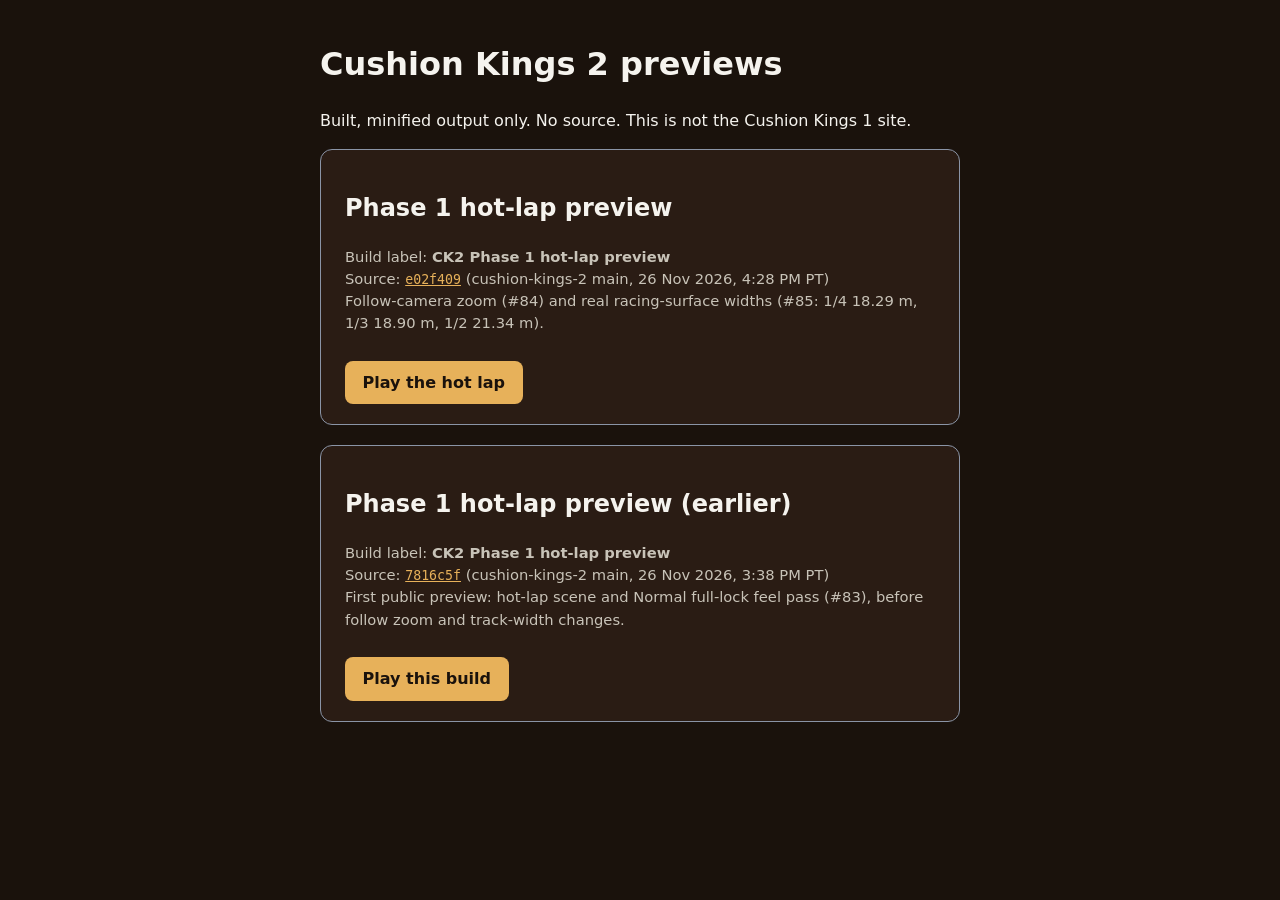
==== index.html @ 54c6c788 "Publish CK2 Phase 1 hot-lap preview from cushion-kings-2@e02f409. Adds p/p1-hotlap-e02f409/ (follow " ====
<!doctype html>
<html lang="en">
  <head>
    <meta charset="UTF-8" />
    <meta name="viewport" content="width=device-width, initial-scale=1" />
    <title>Cushion Kings 2 preview builds</title>
    <style>
      html, body { margin: 0; background: #1a120c; color: #f5f3ee; font: 16px/1.5 ui-sans-serif, system-ui, sans-serif; }
      main { max-width: 40rem; margin: 2.5rem auto; padding: 0 1.25rem; }
      a { color: #e7b15a; }
      .card { background: #2a1c14; border: 1px solid #8a94a6; border-radius: 12px; padding: 1.25rem 1.5rem; margin-bottom: 1.25rem; }
      .play { display: inline-block; margin-top: 0.75rem; padding: 0.6rem 1.1rem; background: #e7b15a; color: #1a120c; font-weight: 700; text-decoration: none; border-radius: 8px; }
      code { font-size: 0.9em; }
      .meta { color: #c8c3b8; font-size: 0.92rem; }
    </style>
  </head>
  <body>
    <main>
      <h1>Cushion Kings 2 previews</h1>
      <p>Built, minified output only. No source. This is not the Cushion Kings 1 site.</p>
      <div class="card">
        <h2>Phase 1 hot-lap preview</h2>
        <p class="meta">
          Build label: <strong>CK2 Phase 1 hot-lap preview</strong><br />
          Source: <a href="https://github.com/mattalansmith3-blip/cushion-kings-2/commit/e02f4095c06a96f873476b84678816f98e629601"><code>e02f409</code></a>
          (cushion-kings-2 main, 26 Nov 2026, 4:28 PM PT)<br />
          Follow-camera zoom (#84) and real racing-surface widths (#85: 1/4 18.29 m, 1/3 18.90 m, 1/2 21.34 m).
        </p>
        <a class="play" href="p/p1-hotlap-e02f409/">Play the hot lap</a>
      </div>
      <div class="card">
        <h2>Phase 1 hot-lap preview (earlier)</h2>
        <p class="meta">
          Build label: <strong>CK2 Phase 1 hot-lap preview</strong><br />
          Source: <a href="https://github.com/mattalansmith3-blip/cushion-kings-2/commit/7816c5f55681a9a3921d695f5456d43668de1413"><code>7816c5f</code></a>
          (cushion-kings-2 main, 26 Nov 2026, 3:38 PM PT)<br />
          First public preview: hot-lap scene and Normal full-lock feel pass (#83), before follow zoom and track-width changes.
        </p>
        <a class="play" href="p/p1-hotlap-7816c5f/">Play this build</a>
      </div>
    </main>
  </body>
</html>
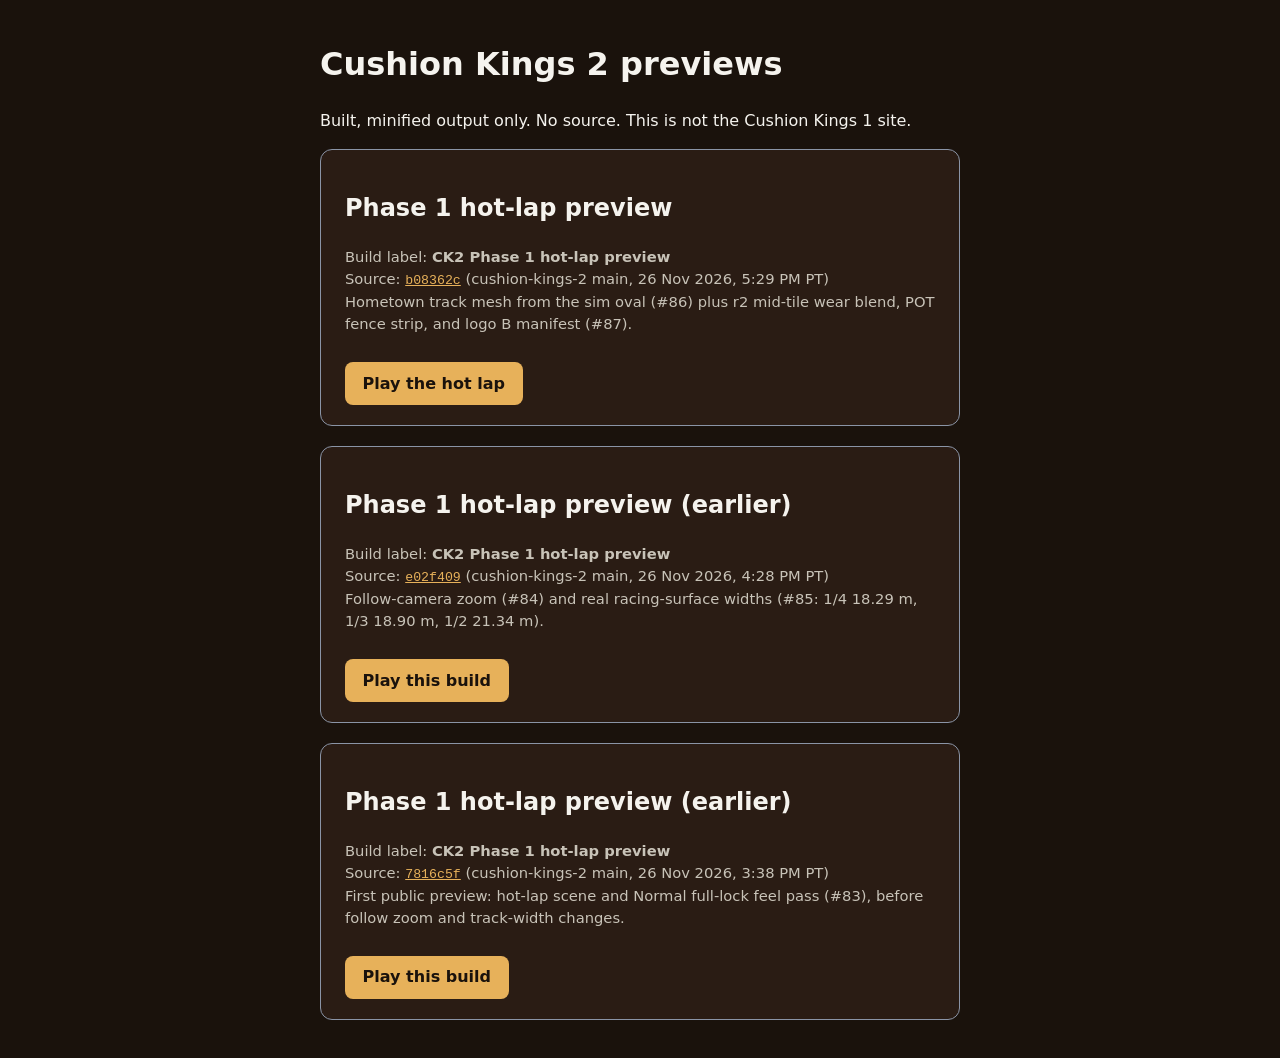
==== commit 0b476992: "Publish CK2 Phase 1 hot-lap preview from cushion-kings-2@b08362c. Includes Hometown track mesh (#86)" ====
--- a/index.html
+++ b/index.html
@@ -22,11 +22,21 @@
         <h2>Phase 1 hot-lap preview</h2>
         <p class="meta">
           Build label: <strong>CK2 Phase 1 hot-lap preview</strong><br />
+          Source: <a href="https://github.com/mattalansmith3-blip/cushion-kings-2/commit/b08362c65c8a18a13f61f91b38b6ec4a967fd381"><code>b08362c</code></a>
+          (cushion-kings-2 main, 26 Nov 2026, 5:29 PM PT)<br />
+          Hometown track mesh from the sim oval (#86) plus r2 mid-tile wear blend, POT fence strip, and logo B manifest (#87).
+        </p>
+        <a class="play" href="p/p1-hotlap-b08362c/">Play the hot lap</a>
+      </div>
+      <div class="card">
+        <h2>Phase 1 hot-lap preview (earlier)</h2>
+        <p class="meta">
+          Build label: <strong>CK2 Phase 1 hot-lap preview</strong><br />
           Source: <a href="https://github.com/mattalansmith3-blip/cushion-kings-2/commit/e02f4095c06a96f873476b84678816f98e629601"><code>e02f409</code></a>
           (cushion-kings-2 main, 26 Nov 2026, 4:28 PM PT)<br />
           Follow-camera zoom (#84) and real racing-surface widths (#85: 1/4 18.29 m, 1/3 18.90 m, 1/2 21.34 m).
         </p>
-        <a class="play" href="p/p1-hotlap-e02f409/">Play the hot lap</a>
+        <a class="play" href="p/p1-hotlap-e02f409/">Play this build</a>
       </div>
       <div class="card">
         <h2>Phase 1 hot-lap preview (earlier)</h2>
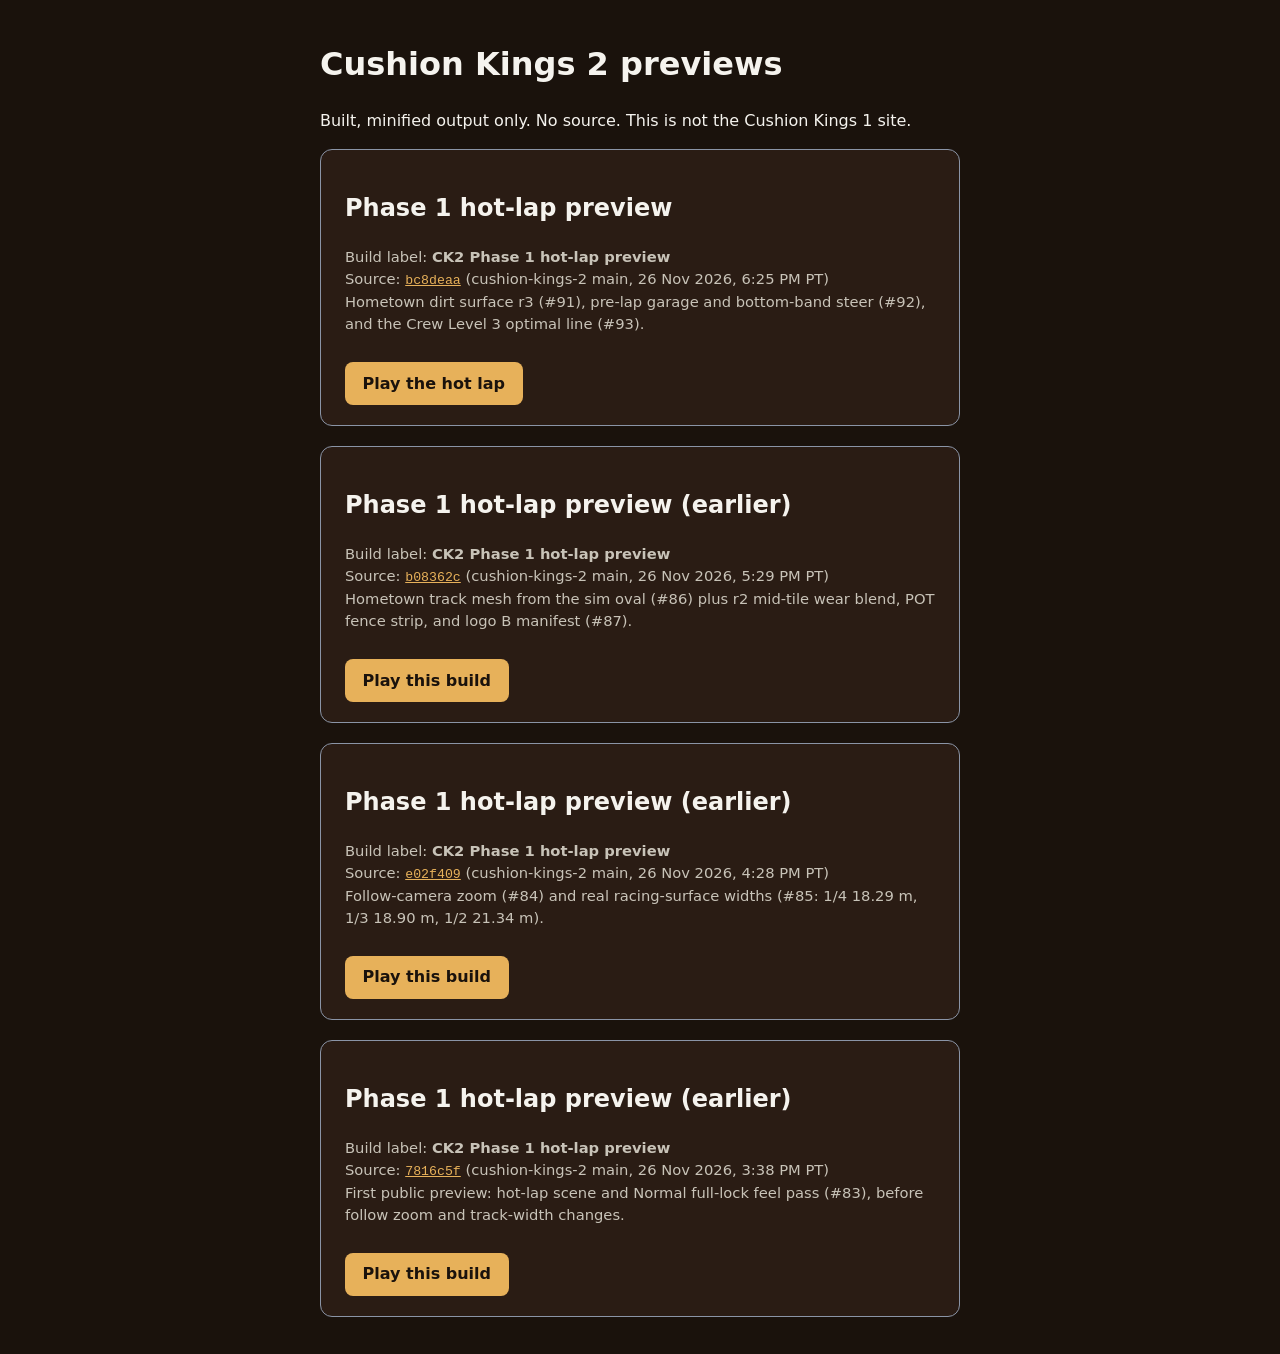
==== commit 5a817d47: "Publish CK2 Phase 1 hot-lap preview from cushion-kings-2@bc8deaa. Includes Hometown dirt surface r3 " ====
--- a/index.html
+++ b/index.html
@@ -22,11 +22,21 @@
         <h2>Phase 1 hot-lap preview</h2>
         <p class="meta">
           Build label: <strong>CK2 Phase 1 hot-lap preview</strong><br />
+          Source: <a href="https://github.com/mattalansmith3-blip/cushion-kings-2/commit/bc8deaa925ad70481d236984759fc9d6b75e43c6"><code>bc8deaa</code></a>
+          (cushion-kings-2 main, 26 Nov 2026, 6:25 PM PT)<br />
+          Hometown dirt surface r3 (#91), pre-lap garage and bottom-band steer (#92), and the Crew Level 3 optimal line (#93).
+        </p>
+        <a class="play" href="p/p1-hotlap-bc8deaa/">Play the hot lap</a>
+      </div>
+      <div class="card">
+        <h2>Phase 1 hot-lap preview (earlier)</h2>
+        <p class="meta">
+          Build label: <strong>CK2 Phase 1 hot-lap preview</strong><br />
           Source: <a href="https://github.com/mattalansmith3-blip/cushion-kings-2/commit/b08362c65c8a18a13f61f91b38b6ec4a967fd381"><code>b08362c</code></a>
           (cushion-kings-2 main, 26 Nov 2026, 5:29 PM PT)<br />
           Hometown track mesh from the sim oval (#86) plus r2 mid-tile wear blend, POT fence strip, and logo B manifest (#87).
         </p>
-        <a class="play" href="p/p1-hotlap-b08362c/">Play the hot lap</a>
+        <a class="play" href="p/p1-hotlap-b08362c/">Play this build</a>
       </div>
       <div class="card">
         <h2>Phase 1 hot-lap preview (earlier)</h2>
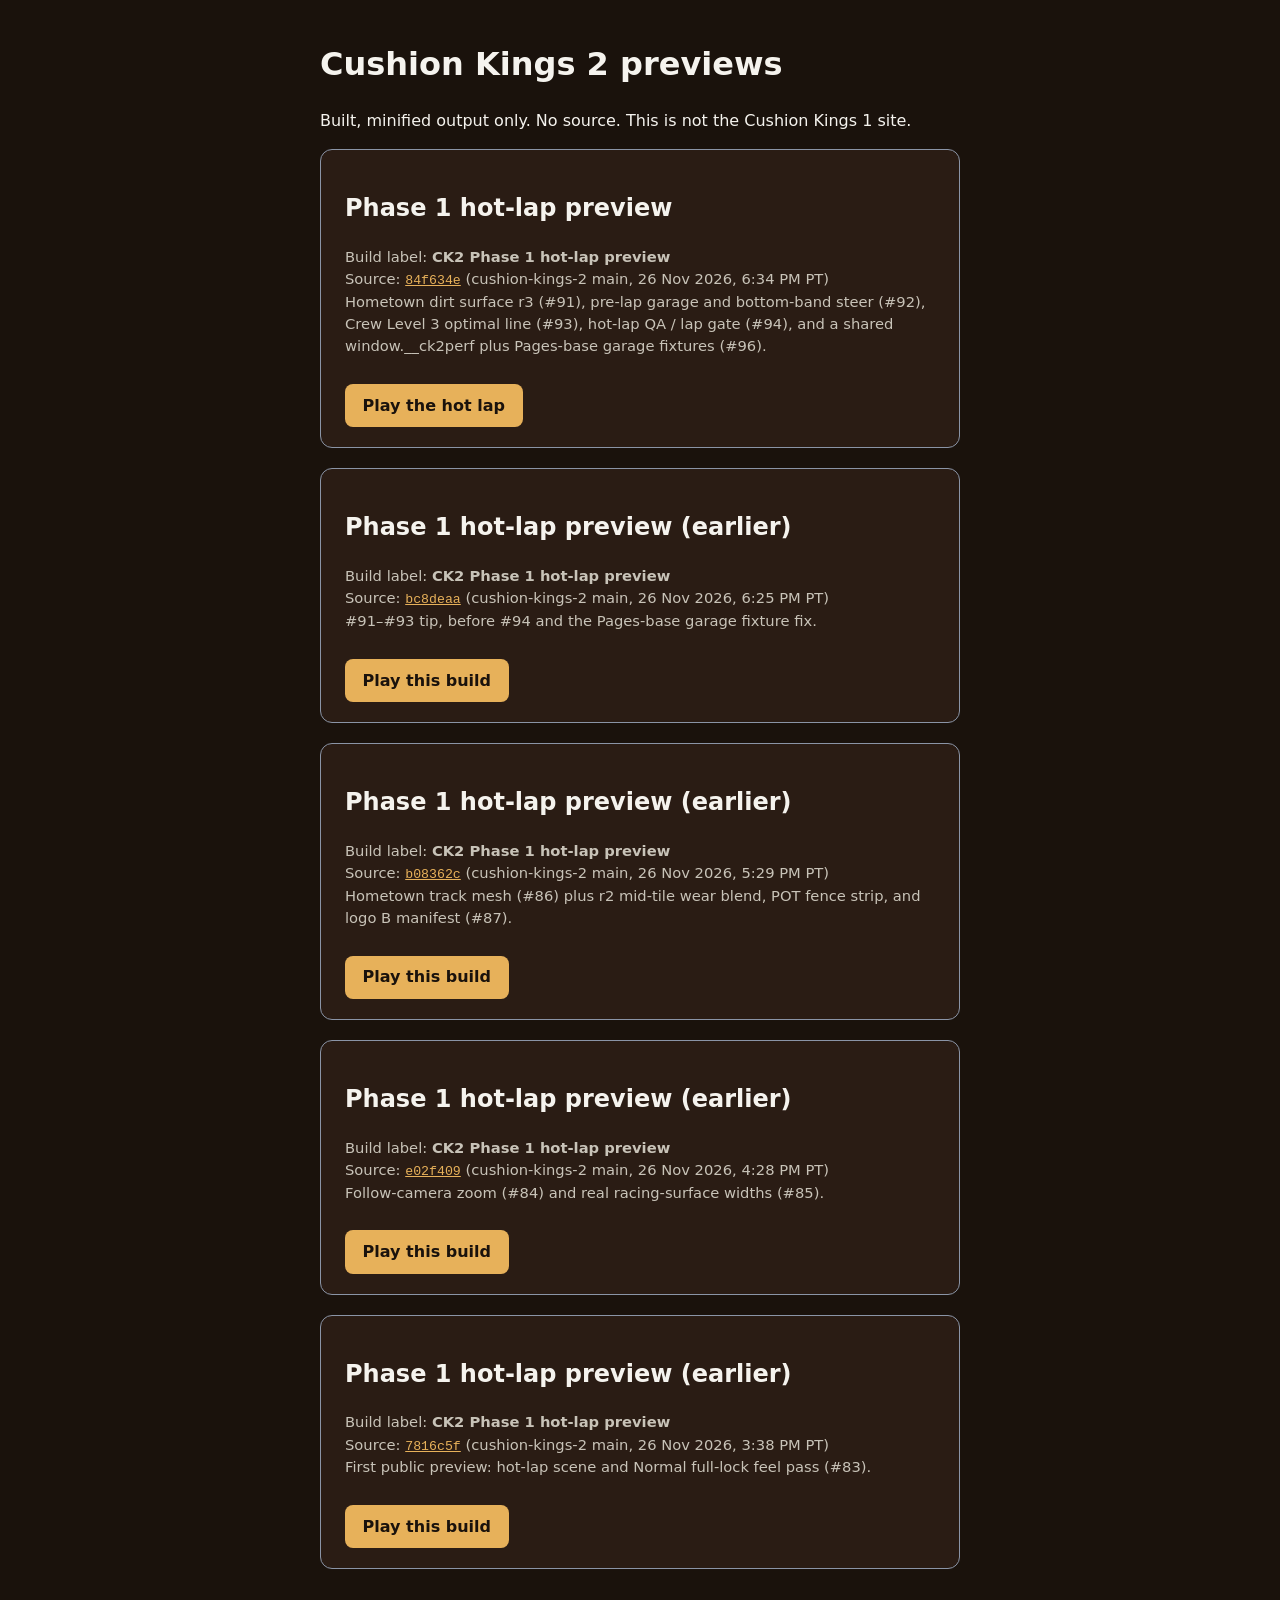
==== commit 0caa47e1: "Publish CK2 Phase 1 hot-lap preview from cushion-kings-2@84f634e. Includes #91–#94 plus the shared w" ====
--- a/index.html
+++ b/index.html
@@ -22,11 +22,21 @@
         <h2>Phase 1 hot-lap preview</h2>
         <p class="meta">
           Build label: <strong>CK2 Phase 1 hot-lap preview</strong><br />
+          Source: <a href="https://github.com/mattalansmith3-blip/cushion-kings-2/commit/84f634ee78943b0fef6dc0ec4ab4d646e3c7b672"><code>84f634e</code></a>
+          (cushion-kings-2 main, 26 Nov 2026, 6:34 PM PT)<br />
+          Hometown dirt surface r3 (#91), pre-lap garage and bottom-band steer (#92), Crew Level 3 optimal line (#93), hot-lap QA / lap gate (#94), and a shared window.__ck2perf plus Pages-base garage fixtures (#96).
+        </p>
+        <a class="play" href="p/p1-hotlap-84f634e/">Play the hot lap</a>
+      </div>
+      <div class="card">
+        <h2>Phase 1 hot-lap preview (earlier)</h2>
+        <p class="meta">
+          Build label: <strong>CK2 Phase 1 hot-lap preview</strong><br />
           Source: <a href="https://github.com/mattalansmith3-blip/cushion-kings-2/commit/bc8deaa925ad70481d236984759fc9d6b75e43c6"><code>bc8deaa</code></a>
           (cushion-kings-2 main, 26 Nov 2026, 6:25 PM PT)<br />
-          Hometown dirt surface r3 (#91), pre-lap garage and bottom-band steer (#92), and the Crew Level 3 optimal line (#93).
+          #91–#93 tip, before #94 and the Pages-base garage fixture fix.
         </p>
-        <a class="play" href="p/p1-hotlap-bc8deaa/">Play the hot lap</a>
+        <a class="play" href="p/p1-hotlap-bc8deaa/">Play this build</a>
       </div>
       <div class="card">
         <h2>Phase 1 hot-lap preview (earlier)</h2>
@@ -34,7 +44,7 @@
           Build label: <strong>CK2 Phase 1 hot-lap preview</strong><br />
           Source: <a href="https://github.com/mattalansmith3-blip/cushion-kings-2/commit/b08362c65c8a18a13f61f91b38b6ec4a967fd381"><code>b08362c</code></a>
           (cushion-kings-2 main, 26 Nov 2026, 5:29 PM PT)<br />
-          Hometown track mesh from the sim oval (#86) plus r2 mid-tile wear blend, POT fence strip, and logo B manifest (#87).
+          Hometown track mesh (#86) plus r2 mid-tile wear blend, POT fence strip, and logo B manifest (#87).
         </p>
         <a class="play" href="p/p1-hotlap-b08362c/">Play this build</a>
       </div>
@@ -44,7 +54,7 @@
           Build label: <strong>CK2 Phase 1 hot-lap preview</strong><br />
           Source: <a href="https://github.com/mattalansmith3-blip/cushion-kings-2/commit/e02f4095c06a96f873476b84678816f98e629601"><code>e02f409</code></a>
           (cushion-kings-2 main, 26 Nov 2026, 4:28 PM PT)<br />
-          Follow-camera zoom (#84) and real racing-surface widths (#85: 1/4 18.29 m, 1/3 18.90 m, 1/2 21.34 m).
+          Follow-camera zoom (#84) and real racing-surface widths (#85).
         </p>
         <a class="play" href="p/p1-hotlap-e02f409/">Play this build</a>
       </div>
@@ -54,7 +64,7 @@
           Build label: <strong>CK2 Phase 1 hot-lap preview</strong><br />
           Source: <a href="https://github.com/mattalansmith3-blip/cushion-kings-2/commit/7816c5f55681a9a3921d695f5456d43668de1413"><code>7816c5f</code></a>
           (cushion-kings-2 main, 26 Nov 2026, 3:38 PM PT)<br />
-          First public preview: hot-lap scene and Normal full-lock feel pass (#83), before follow zoom and track-width changes.
+          First public preview: hot-lap scene and Normal full-lock feel pass (#83).
         </p>
         <a class="play" href="p/p1-hotlap-7816c5f/">Play this build</a>
       </div>
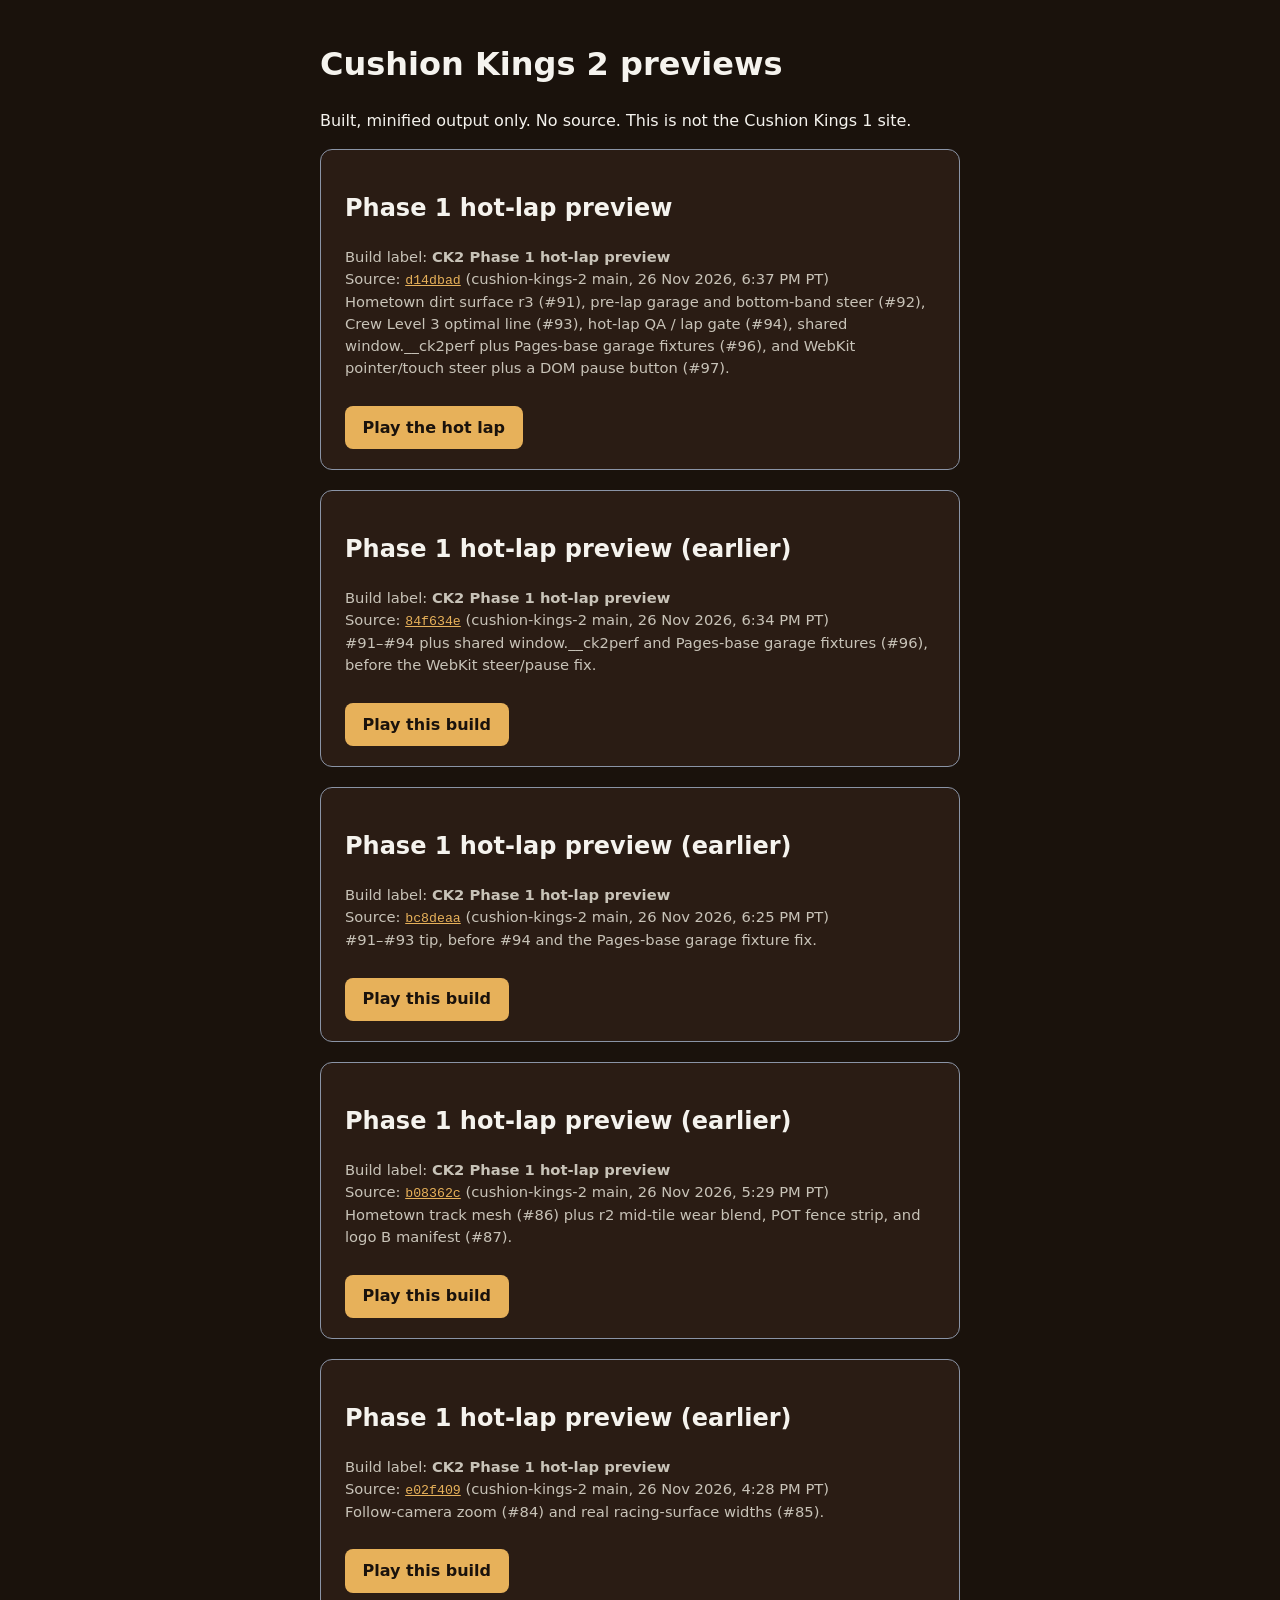
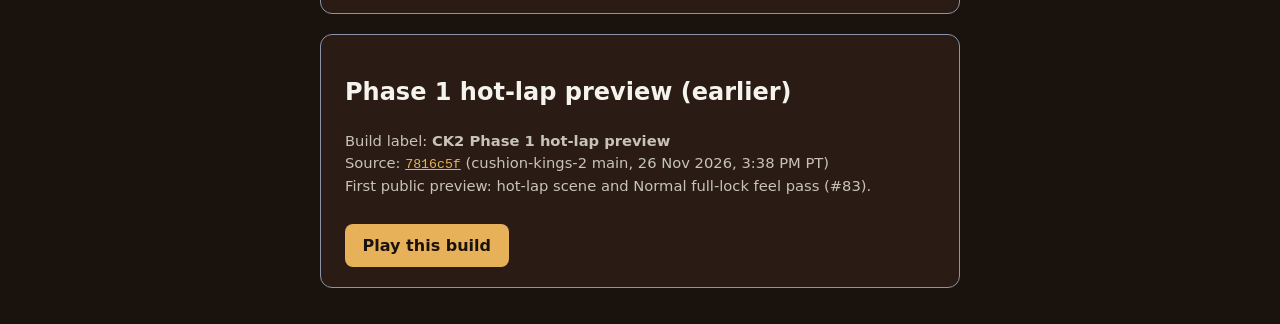
==== commit 0d1e5633: "Publish CK2 Phase 1 hot-lap preview from cushion-kings-2@d14dbad." ====
--- a/index.html
+++ b/index.html
@@ -22,11 +22,21 @@
         <h2>Phase 1 hot-lap preview</h2>
         <p class="meta">
           Build label: <strong>CK2 Phase 1 hot-lap preview</strong><br />
+          Source: <a href="https://github.com/mattalansmith3-blip/cushion-kings-2/commit/d14dbadcb716d99ba4c816b3a9e61ee2d3fda214"><code>d14dbad</code></a>
+          (cushion-kings-2 main, 26 Nov 2026, 6:37 PM PT)<br />
+          Hometown dirt surface r3 (#91), pre-lap garage and bottom-band steer (#92), Crew Level 3 optimal line (#93), hot-lap QA / lap gate (#94), shared window.__ck2perf plus Pages-base garage fixtures (#96), and WebKit pointer/touch steer plus a DOM pause button (#97).
+        </p>
+        <a class="play" href="p/p1-hotlap-d14dbad/">Play the hot lap</a>
+      </div>
+      <div class="card">
+        <h2>Phase 1 hot-lap preview (earlier)</h2>
+        <p class="meta">
+          Build label: <strong>CK2 Phase 1 hot-lap preview</strong><br />
           Source: <a href="https://github.com/mattalansmith3-blip/cushion-kings-2/commit/84f634ee78943b0fef6dc0ec4ab4d646e3c7b672"><code>84f634e</code></a>
           (cushion-kings-2 main, 26 Nov 2026, 6:34 PM PT)<br />
-          Hometown dirt surface r3 (#91), pre-lap garage and bottom-band steer (#92), Crew Level 3 optimal line (#93), hot-lap QA / lap gate (#94), and a shared window.__ck2perf plus Pages-base garage fixtures (#96).
+          #91–#94 plus shared window.__ck2perf and Pages-base garage fixtures (#96), before the WebKit steer/pause fix.
         </p>
-        <a class="play" href="p/p1-hotlap-84f634e/">Play the hot lap</a>
+        <a class="play" href="p/p1-hotlap-84f634e/">Play this build</a>
       </div>
       <div class="card">
         <h2>Phase 1 hot-lap preview (earlier)</h2>
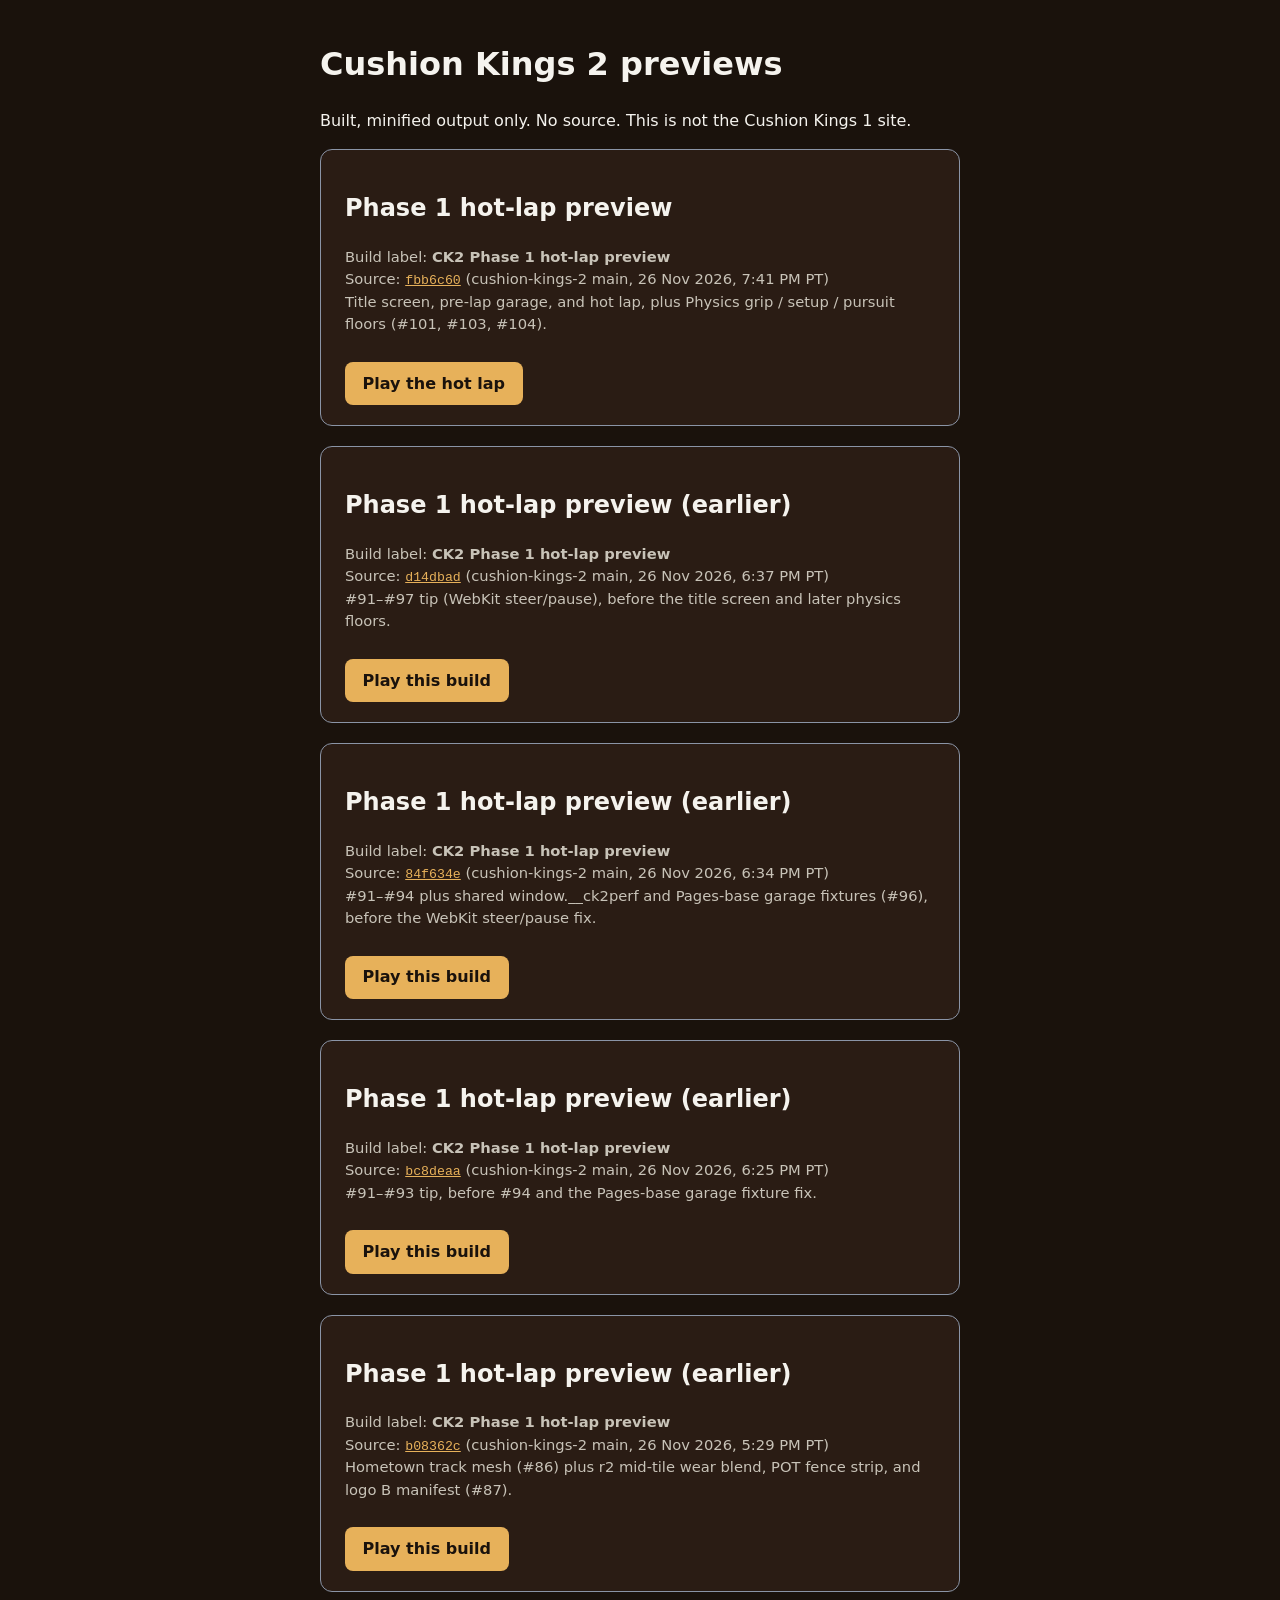
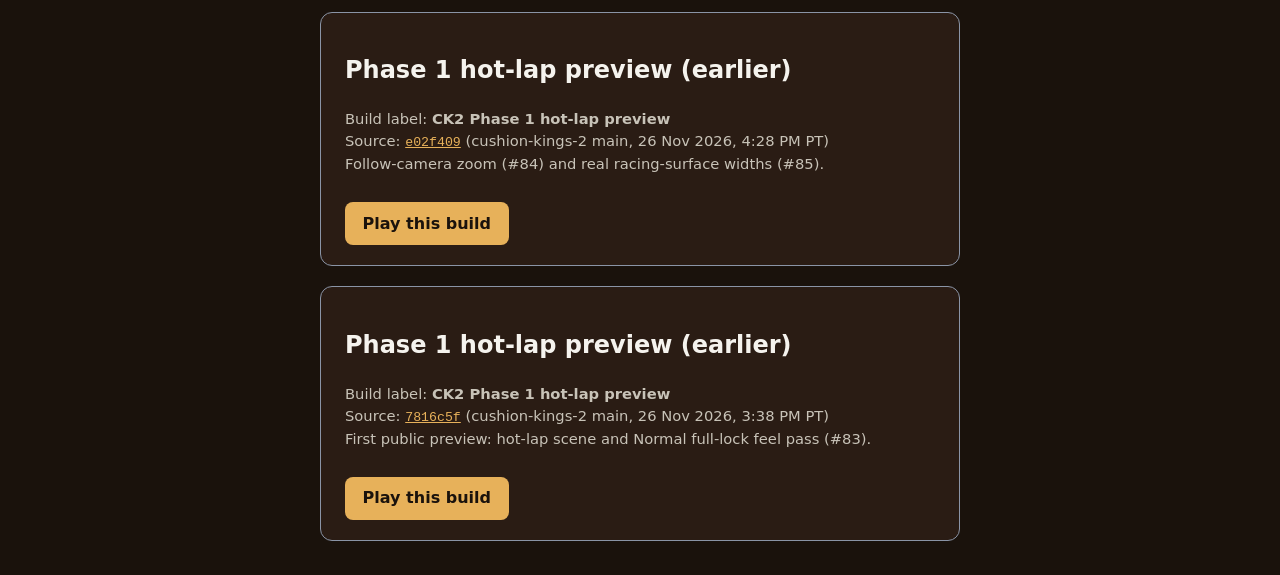
==== commit bdc6ab43: "Publish CK2 Phase 1 hot-lap preview from cushion-kings-2@fbb6c60." ====
--- a/index.html
+++ b/index.html
@@ -22,11 +22,21 @@
         <h2>Phase 1 hot-lap preview</h2>
         <p class="meta">
           Build label: <strong>CK2 Phase 1 hot-lap preview</strong><br />
+          Source: <a href="https://github.com/mattalansmith3-blip/cushion-kings-2/commit/fbb6c6053c0123779695f4e8ce8b89b3b74c57c2"><code>fbb6c60</code></a>
+          (cushion-kings-2 main, 26 Nov 2026, 7:41 PM PT)<br />
+          Title screen, pre-lap garage, and hot lap, plus Physics grip / setup / pursuit floors (#101, #103, #104).
+        </p>
+        <a class="play" href="p/p1-hotlap-fbb6c60/">Play the hot lap</a>
+      </div>
+      <div class="card">
+        <h2>Phase 1 hot-lap preview (earlier)</h2>
+        <p class="meta">
+          Build label: <strong>CK2 Phase 1 hot-lap preview</strong><br />
           Source: <a href="https://github.com/mattalansmith3-blip/cushion-kings-2/commit/d14dbadcb716d99ba4c816b3a9e61ee2d3fda214"><code>d14dbad</code></a>
           (cushion-kings-2 main, 26 Nov 2026, 6:37 PM PT)<br />
-          Hometown dirt surface r3 (#91), pre-lap garage and bottom-band steer (#92), Crew Level 3 optimal line (#93), hot-lap QA / lap gate (#94), shared window.__ck2perf plus Pages-base garage fixtures (#96), and WebKit pointer/touch steer plus a DOM pause button (#97).
+          #91–#97 tip (WebKit steer/pause), before the title screen and later physics floors.
         </p>
-        <a class="play" href="p/p1-hotlap-d14dbad/">Play the hot lap</a>
+        <a class="play" href="p/p1-hotlap-d14dbad/">Play this build</a>
       </div>
       <div class="card">
         <h2>Phase 1 hot-lap preview (earlier)</h2>
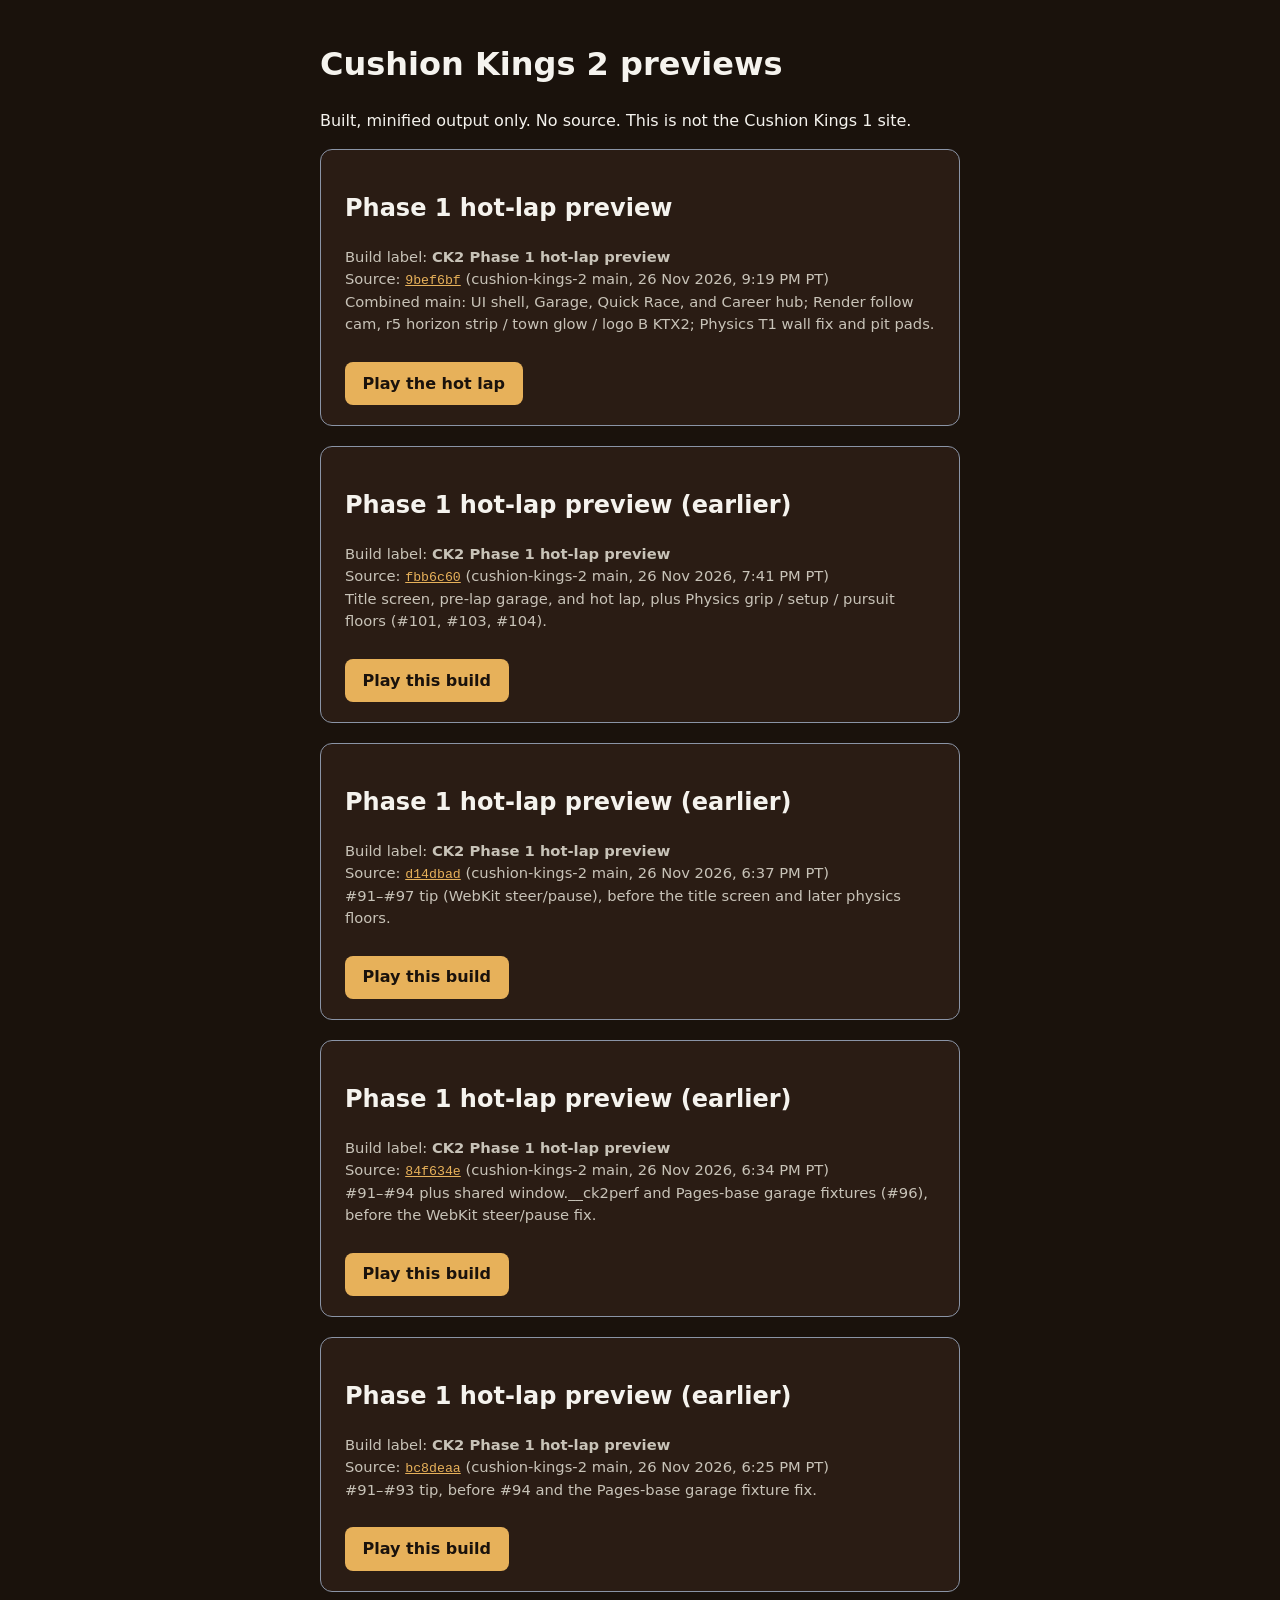
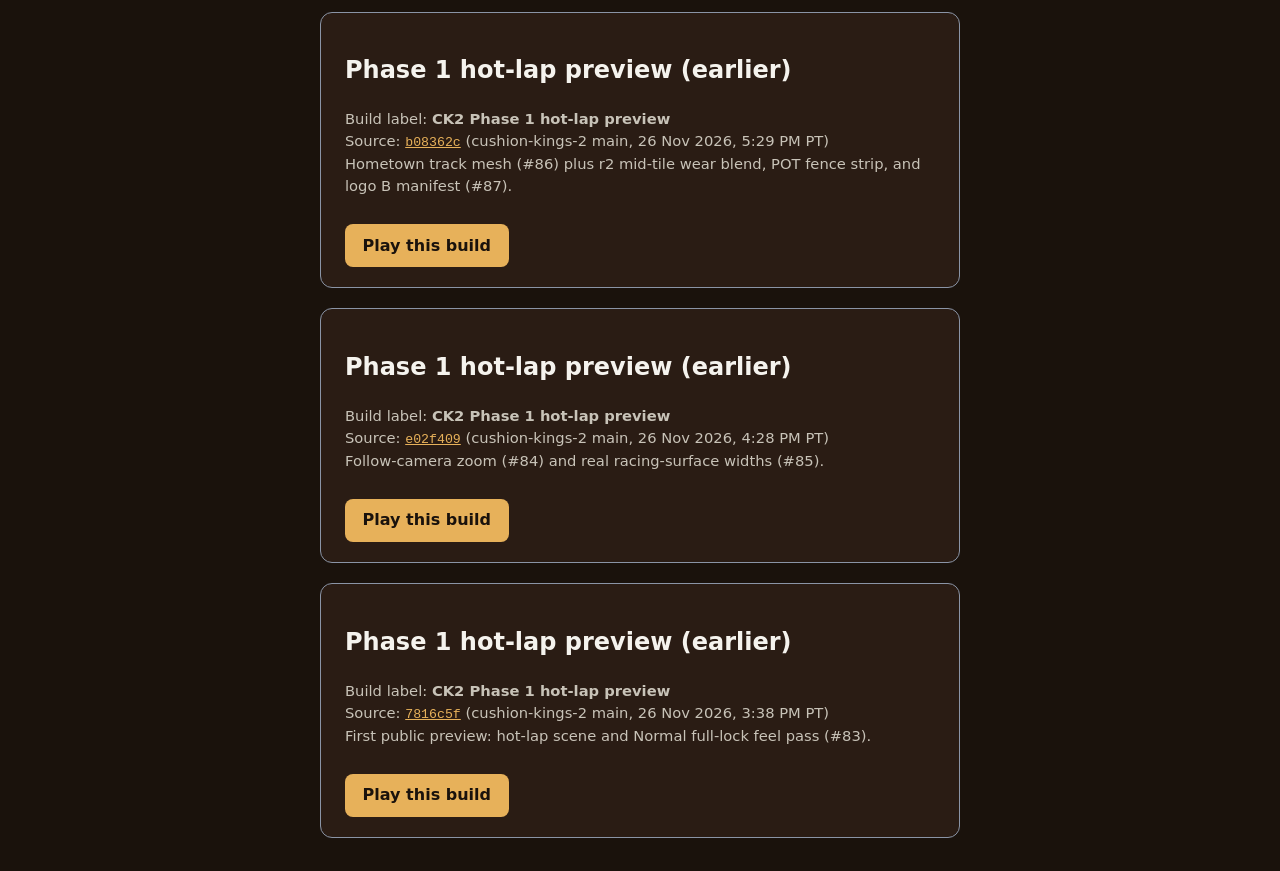
==== commit 6b880ac4: "Publish CK2 Phase 1 hot-lap preview from cushion-kings-2@9bef6bf." ====
--- a/index.html
+++ b/index.html
@@ -22,11 +22,21 @@
         <h2>Phase 1 hot-lap preview</h2>
         <p class="meta">
           Build label: <strong>CK2 Phase 1 hot-lap preview</strong><br />
+          Source: <a href="https://github.com/mattalansmith3-blip/cushion-kings-2/commit/9bef6bf5163d62c0f485779916ec508bcab4ebbc"><code>9bef6bf</code></a>
+          (cushion-kings-2 main, 26 Nov 2026, 9:19 PM PT)<br />
+          Combined main: UI shell, Garage, Quick Race, and Career hub; Render follow cam, r5 horizon strip / town glow / logo B KTX2; Physics T1 wall fix and pit pads.
+        </p>
+        <a class="play" href="p/p1-hotlap-9bef6bf/">Play the hot lap</a>
+      </div>
+      <div class="card">
+        <h2>Phase 1 hot-lap preview (earlier)</h2>
+        <p class="meta">
+          Build label: <strong>CK2 Phase 1 hot-lap preview</strong><br />
           Source: <a href="https://github.com/mattalansmith3-blip/cushion-kings-2/commit/fbb6c6053c0123779695f4e8ce8b89b3b74c57c2"><code>fbb6c60</code></a>
           (cushion-kings-2 main, 26 Nov 2026, 7:41 PM PT)<br />
           Title screen, pre-lap garage, and hot lap, plus Physics grip / setup / pursuit floors (#101, #103, #104).
         </p>
-        <a class="play" href="p/p1-hotlap-fbb6c60/">Play the hot lap</a>
+        <a class="play" href="p/p1-hotlap-fbb6c60/">Play this build</a>
       </div>
       <div class="card">
         <h2>Phase 1 hot-lap preview (earlier)</h2>
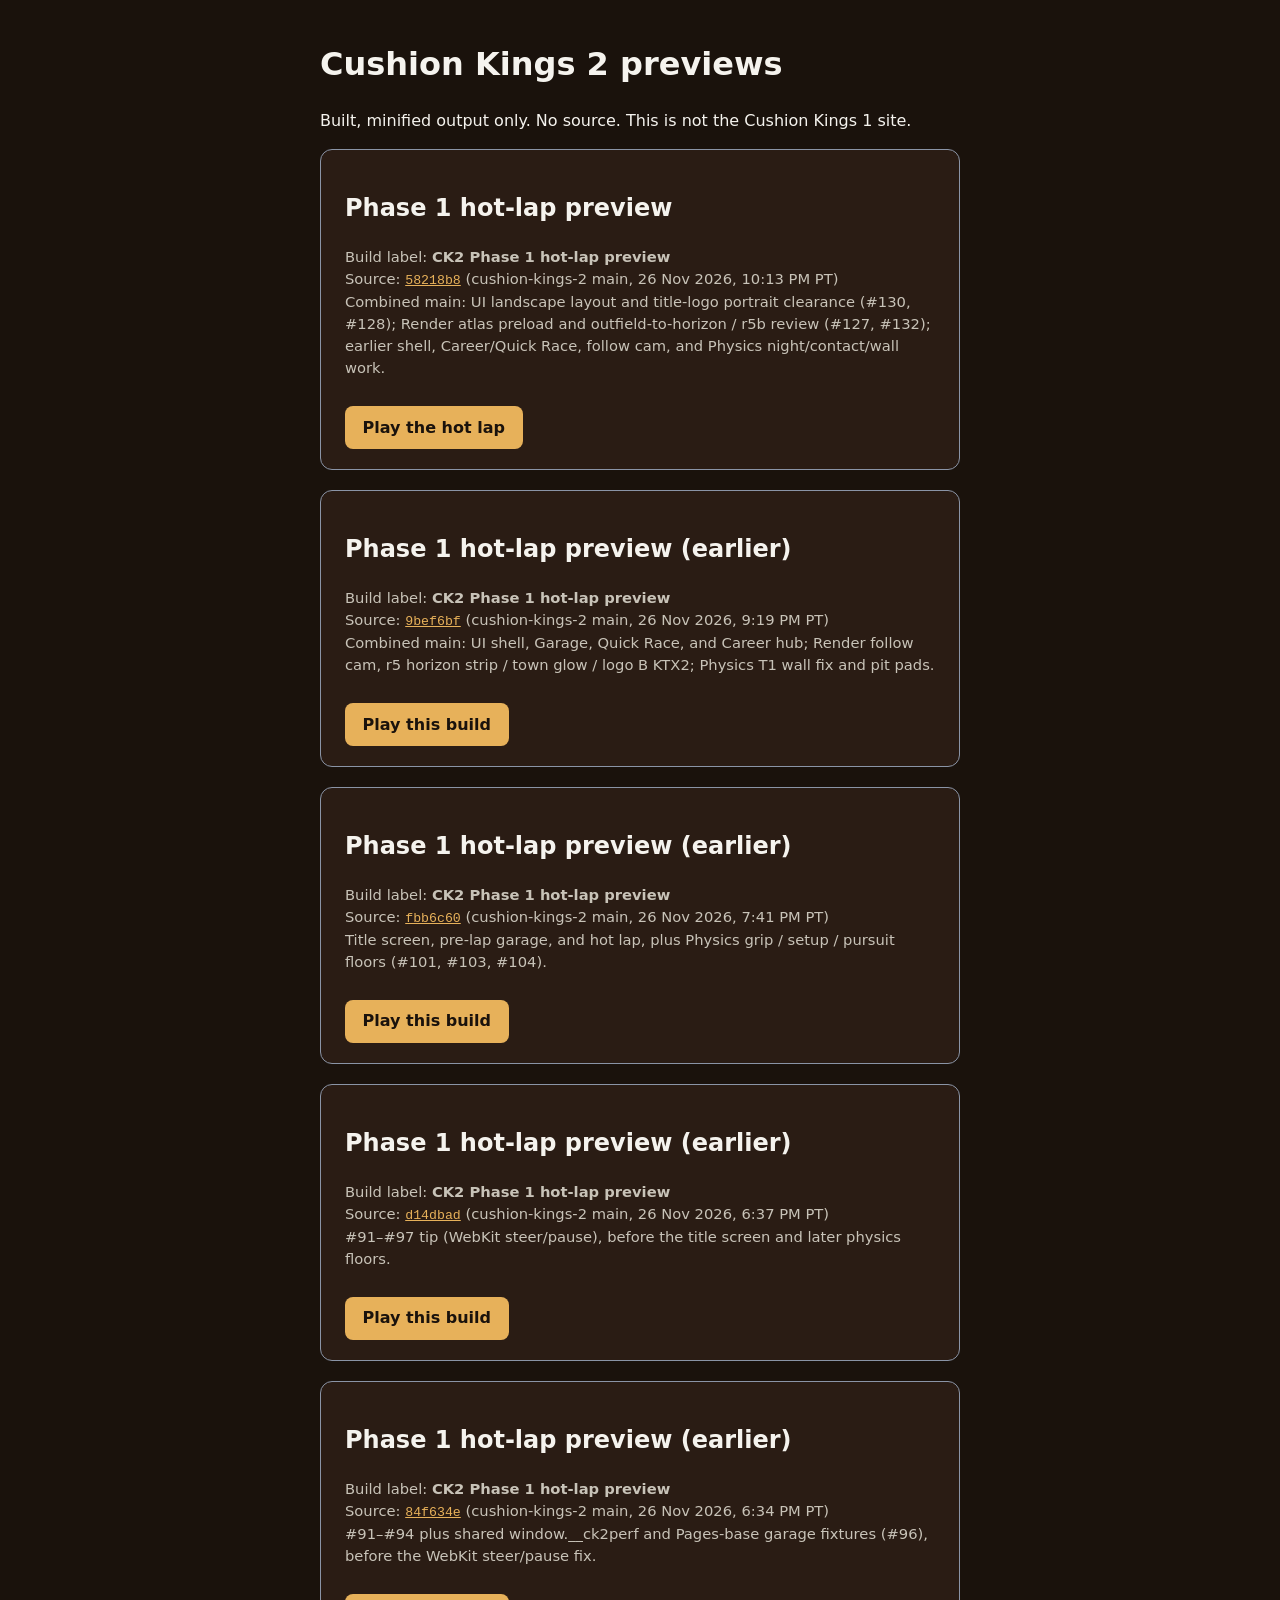
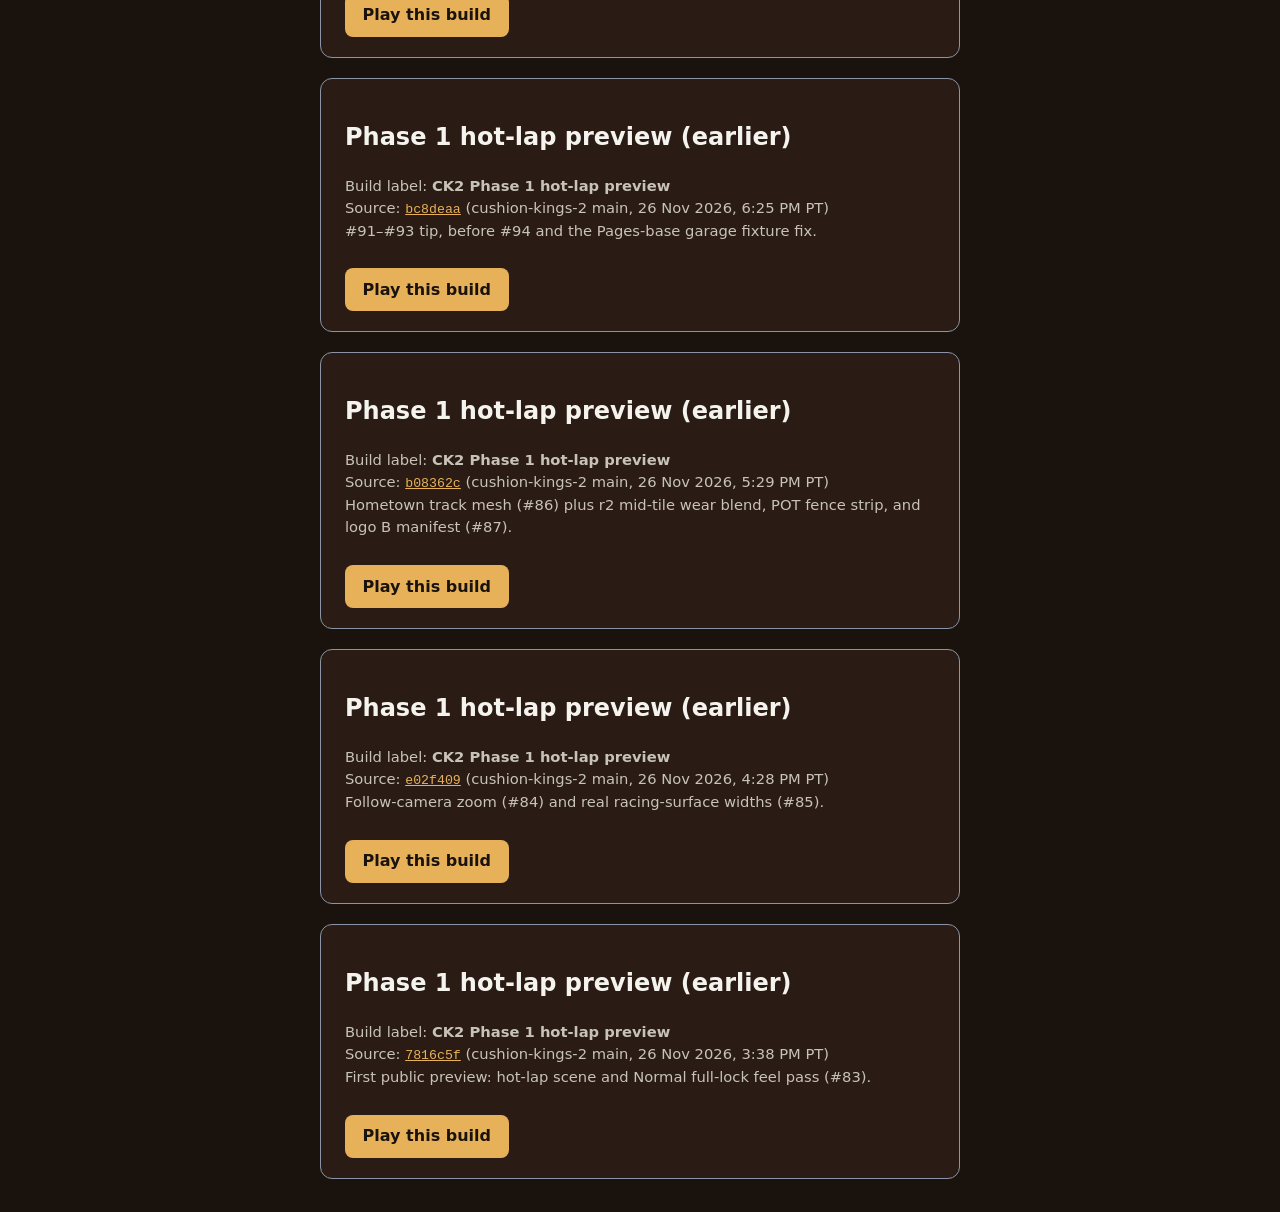
==== commit 5ca4565d: "Publish CK2 Phase 1 hot-lap preview from cushion-kings-2@58218b8." ====
--- a/index.html
+++ b/index.html
@@ -22,11 +22,21 @@
         <h2>Phase 1 hot-lap preview</h2>
         <p class="meta">
           Build label: <strong>CK2 Phase 1 hot-lap preview</strong><br />
+          Source: <a href="https://github.com/mattalansmith3-blip/cushion-kings-2/commit/58218b847200884dc8eda0a42fe87e33ebd512bb"><code>58218b8</code></a>
+          (cushion-kings-2 main, 26 Nov 2026, 10:13 PM PT)<br />
+          Combined main: UI landscape layout and title-logo portrait clearance (#130, #128); Render atlas preload and outfield-to-horizon / r5b review (#127, #132); earlier shell, Career/Quick Race, follow cam, and Physics night/contact/wall work.
+        </p>
+        <a class="play" href="p/p1-hotlap-58218b8/">Play the hot lap</a>
+      </div>
+      <div class="card">
+        <h2>Phase 1 hot-lap preview (earlier)</h2>
+        <p class="meta">
+          Build label: <strong>CK2 Phase 1 hot-lap preview</strong><br />
           Source: <a href="https://github.com/mattalansmith3-blip/cushion-kings-2/commit/9bef6bf5163d62c0f485779916ec508bcab4ebbc"><code>9bef6bf</code></a>
           (cushion-kings-2 main, 26 Nov 2026, 9:19 PM PT)<br />
           Combined main: UI shell, Garage, Quick Race, and Career hub; Render follow cam, r5 horizon strip / town glow / logo B KTX2; Physics T1 wall fix and pit pads.
         </p>
-        <a class="play" href="p/p1-hotlap-9bef6bf/">Play the hot lap</a>
+        <a class="play" href="p/p1-hotlap-9bef6bf/">Play this build</a>
       </div>
       <div class="card">
         <h2>Phase 1 hot-lap preview (earlier)</h2>
